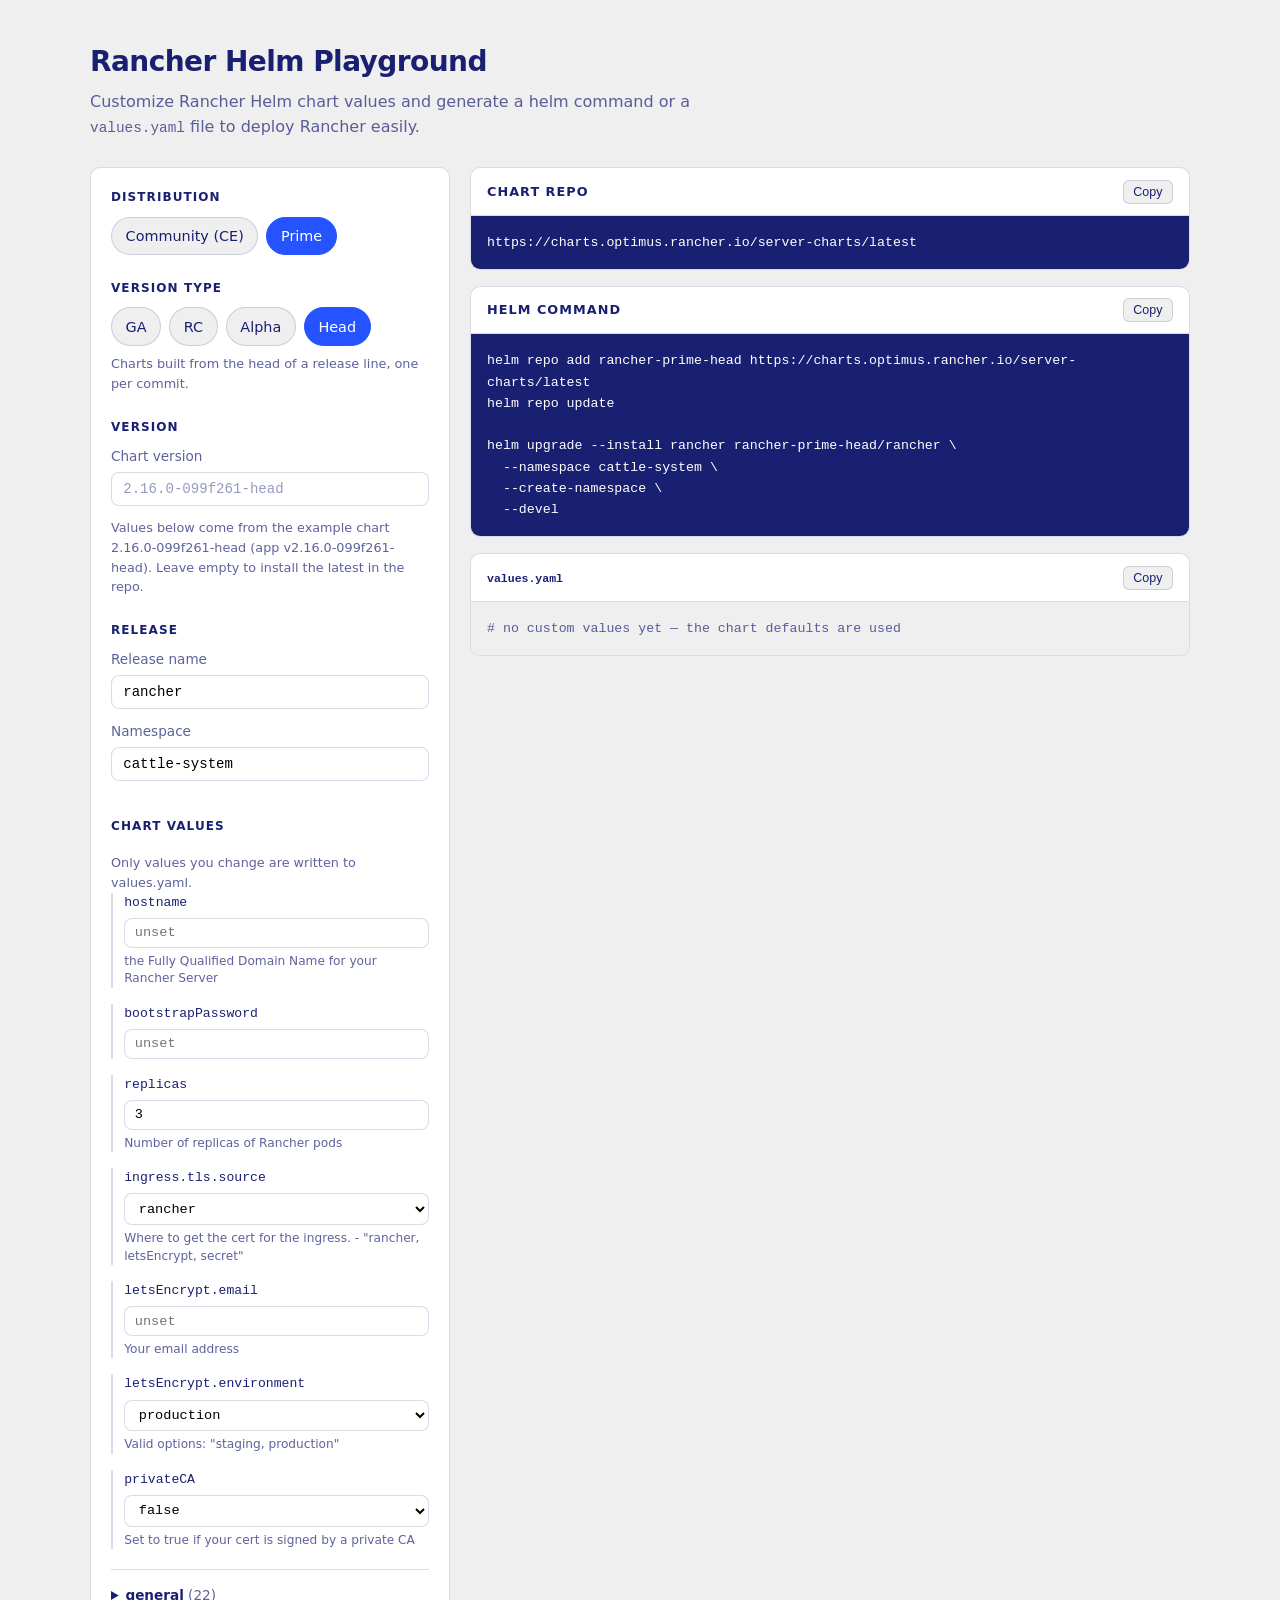
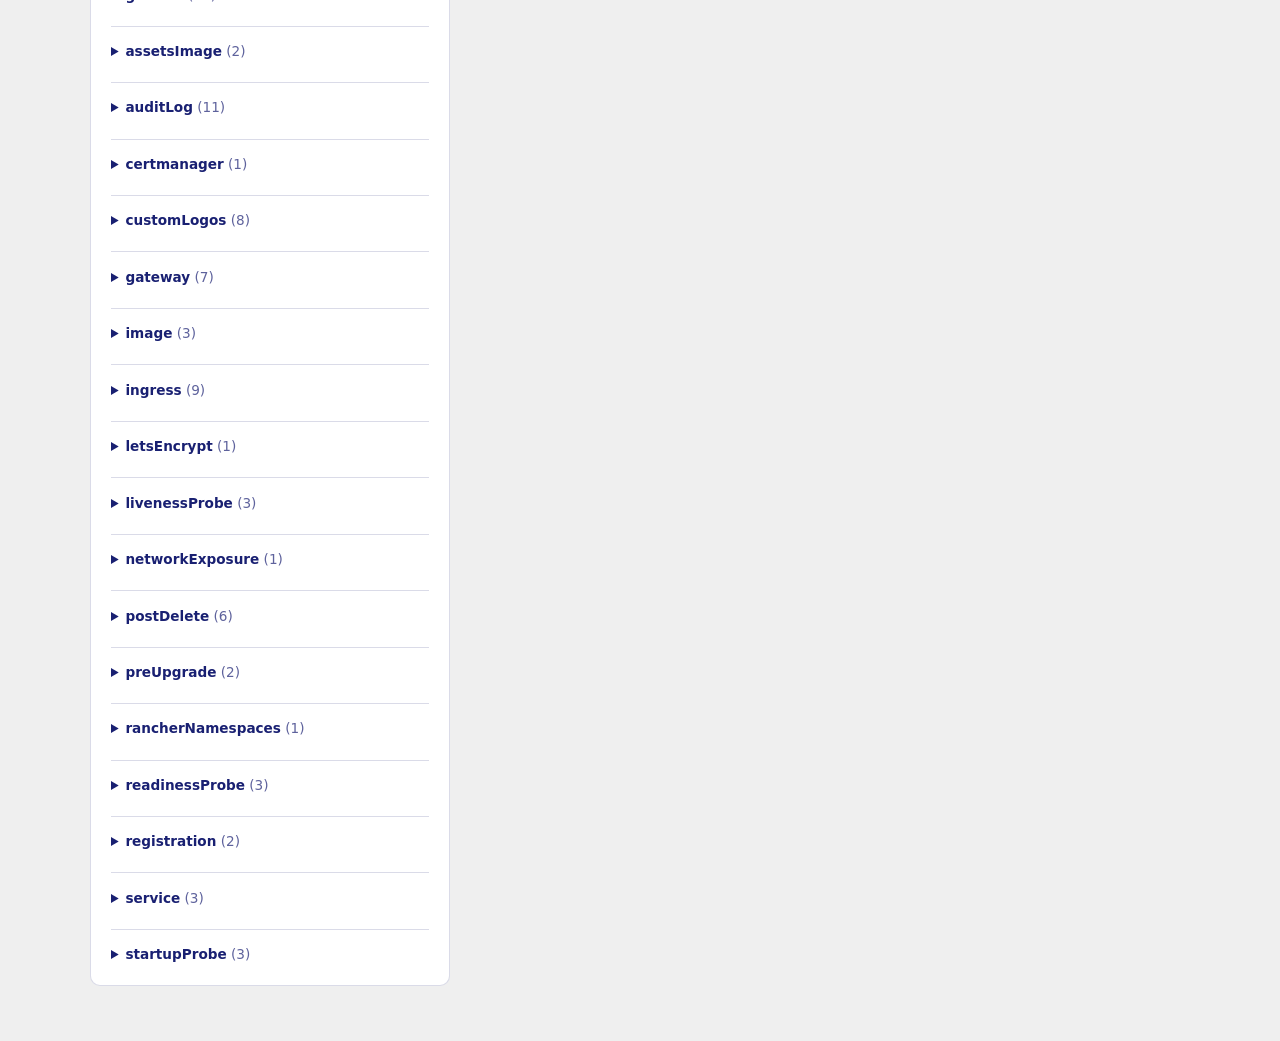
==== index.html @ 91514343 "initial commit" ====
<!doctype html>
<html lang="en">
  <head>
    <meta charset="utf-8" />
    <meta name="viewport" content="width=device-width, initial-scale=1" />
    <title>Rancher Helm Playground</title>
    <link rel="stylesheet" href="css/styles.css" />
  </head>
  <body>
    <header class="site-header">
      <h1>Rancher Helm Playground</h1>
      <p>
        Customize Rancher Helm chart values and generate a helm command or a
        <code>values.yaml</code> file to deploy Rancher easily.
      </p>
    </header>

    <main class="layout">
      <form id="config" class="panel" autocomplete="off">
        <fieldset>
          <legend>Distribution</legend>
          <div class="choices" id="distribution-choices"></div>
        </fieldset>

        <fieldset>
          <legend>Version type</legend>
          <div class="choices" id="version-type-choices"></div>
          <p class="hint" id="version-type-hint"></p>
        </fieldset>

        <fieldset>
          <legend>Version</legend>
          <label class="field">
            <span>Chart version</span>
            <input type="text" id="version" name="version" spellcheck="false" />
          </label>
          <p class="hint" id="chart-hint"></p>
        </fieldset>

        <fieldset>
          <legend>Release</legend>
          <label class="field">
            <span>Release name</span>
            <input type="text" id="release-name" name="release-name" value="rancher" spellcheck="false" />
          </label>
          <label class="field">
            <span>Namespace</span>
            <input type="text" id="namespace" name="namespace" value="cattle-system" spellcheck="false" />
          </label>
        </fieldset>

        <fieldset>
          <legend>
            Chart values
            <button type="button" id="reset-values" class="link-button" hidden>Reset</button>
          </legend>
          <p class="hint" id="values-summary"></p>
          <div class="fields" id="common-fields"></div>
          <div id="value-groups"></div>
        </fieldset>
      </form>

      <section class="panel output" aria-live="polite">
        <article class="card">
          <header class="card-header">
            <h2>Chart repo</h2>
            <button type="button" class="copy" data-copy-target="chart-repo">Copy</button>
          </header>
          <pre id="chart-repo" class="code"></pre>
        </article>

        <article class="card">
          <header class="card-header">
            <h2>Helm command</h2>
            <button type="button" class="copy" data-copy-target="helm-command">Copy</button>
          </header>
          <pre id="helm-command" class="code"></pre>
        </article>

        <article class="card">
          <header class="card-header">
            <h2><code>values.yaml</code></h2>
            <button type="button" class="copy" data-copy-target="values-yaml">Copy</button>
          </header>
          <pre id="values-yaml" class="code"></pre>
        </article>
      </section>
    </main>

    <script src="js/data.js"></script>
    <script src="js/charts.js"></script>
    <script src="js/app.js"></script>
  </body>
</html>
---- css/styles.css ----
:root {
  /* Brand palette */
  --midnight-blue: #192072;
  --waterhole-blue: #2453ff;
  --white: #ffffff;
  --fog: #efefef;
  --black: #000000;

  /* Roles */
  --bg: var(--fog);
  --surface: var(--white);
  --surface-sunken: var(--fog);
  --border: rgba(25, 32, 114, 0.16);
  --text: var(--black);
  --heading: var(--midnight-blue);
  --muted: rgba(25, 32, 114, 0.7);
  --accent: var(--waterhole-blue);
  --accent-soft: rgba(36, 83, 255, 0.1);
  --code-bg: var(--midnight-blue);
  --code-text: var(--white);
  --radius: 10px;
  --mono: ui-monospace, SFMono-Regular, "SF Mono", Menlo, Consolas, monospace;
}

* {
  box-sizing: border-box;
}

body {
  margin: 0;
  padding: 0 1.5rem 3rem;
  background: var(--bg);
  color: var(--text);
  font: 16px/1.55 system-ui, -apple-system, "Segoe UI", Roboto, sans-serif;
}

code {
  font-family: var(--mono);
  font-size: 0.9em;
}

.site-header {
  max-width: 1100px;
  margin: 0 auto;
  padding: 2.5rem 0 1.75rem;
}

.site-header h1 {
  margin: 0 0 0.4rem;
  font-size: 1.75rem;
  letter-spacing: -0.02em;
  color: var(--heading);
}

.site-header p {
  margin: 0;
  max-width: 62ch;
  color: var(--muted);
}

.layout {
  max-width: 1100px;
  margin: 0 auto;
  display: grid;
  gap: 1.25rem;
  grid-template-columns: minmax(280px, 360px) 1fr;
  align-items: start;
}

@media (max-width: 860px) {
  .layout {
    grid-template-columns: 1fr;
  }
}

.panel {
  background: var(--surface);
  border: 1px solid var(--border);
  border-radius: var(--radius);
  padding: 1.25rem;
}

.output {
  display: grid;
  gap: 1rem;
  background: none;
  border: none;
  padding: 0;
  position: sticky;
  top: 1rem;
}

@media (max-width: 860px) {
  .output {
    position: static;
  }
}

fieldset {
  border: none;
  margin: 0 0 1.5rem;
  padding: 0;
}

fieldset:last-of-type {
  margin-bottom: 0;
}

legend {
  padding: 0;
  margin-bottom: 0.6rem;
  font-size: 0.75rem;
  font-weight: 700;
  letter-spacing: 0.09em;
  text-transform: uppercase;
  color: var(--heading);
}

.choices {
  display: flex;
  flex-wrap: wrap;
  gap: 0.5rem;
}

.choice {
  position: relative;
}

.choice input {
  position: absolute;
  opacity: 0;
  width: 0;
  height: 0;
}

.choice span {
  display: block;
  padding: 0.45rem 0.85rem;
  border: 1px solid var(--border);
  border-radius: 999px;
  background: var(--surface-sunken);
  color: var(--midnight-blue);
  font-size: 0.9rem;
  cursor: pointer;
  user-select: none;
  transition: background 0.12s, border-color 0.12s, color 0.12s;
}

.choice input:checked + span {
  border-color: var(--accent);
  background: var(--accent);
  color: var(--white);
}

.choice input:focus-visible + span {
  outline: 2px solid var(--accent);
  outline-offset: 2px;
}

.choice input:disabled + span {
  opacity: 0.4;
  cursor: not-allowed;
}

.field {
  display: block;
  margin-bottom: 0.75rem;
}

.field span {
  display: block;
  margin-bottom: 0.3rem;
  font-size: 0.85rem;
  color: var(--muted);
}

.field input {
  width: 100%;
  padding: 0.5rem 0.7rem;
  border: 1px solid var(--border);
  border-radius: 8px;
  background: var(--surface);
  color: var(--text);
  font-family: var(--mono);
  font-size: 0.88rem;
}

.field input::placeholder {
  color: rgba(25, 32, 114, 0.45);
}

.field input:focus-visible {
  outline: 2px solid var(--accent);
  outline-offset: 1px;
  border-color: var(--accent);
}

.hint {
  margin: 0.5rem 0 0;
  font-size: 0.8rem;
  color: var(--muted);
}

.hint:empty {
  display: none;
}

/* Chart values form */

.fields {
  display: grid;
  gap: 1rem;
}

.value-field {
  display: grid;
  gap: 0.3rem;
  padding-left: 0.7rem;
  border-left: 2px solid var(--border);
}

.value-field[data-changed="true"] {
  border-left-color: var(--accent);
}

.value-label {
  font-family: var(--mono);
  font-size: 0.82rem;
  color: var(--heading);
  word-break: break-all;
}

.value-field[data-changed="true"] .value-label {
  font-weight: 700;
}

.value-field input,
.value-field select,
.value-field textarea {
  width: 100%;
  padding: 0.4rem 0.6rem;
  border: 1px solid var(--border);
  border-radius: 8px;
  background: var(--surface);
  color: var(--text);
  font-family: var(--mono);
  font-size: 0.85rem;
}

.value-field textarea {
  resize: vertical;
  line-height: 1.5;
}

.value-field input:focus-visible,
.value-field select:focus-visible,
.value-field textarea:focus-visible {
  outline: 2px solid var(--accent);
  outline-offset: 1px;
  border-color: var(--accent);
}

.value-help {
  margin: 0;
  font-size: 0.76rem;
  line-height: 1.45;
  color: var(--muted);
}

.value-help a {
  color: var(--accent);
}

.advanced {
  margin-top: 1.25rem;
  border-top: 1px solid var(--border);
  padding-top: 0.9rem;
}

.advanced summary {
  cursor: pointer;
  font-size: 0.85rem;
  font-weight: 600;
  color: var(--heading);
}

.advanced summary:focus-visible {
  outline: 2px solid var(--accent);
  outline-offset: 2px;
}

.advanced[open] summary {
  margin-bottom: 1rem;
}

.count {
  font-weight: 400;
  color: var(--muted);
}

.link-button {
  margin-left: 0.5rem;
  border: none;
  background: none;
  padding: 0;
  color: var(--accent);
  font-size: 0.72rem;
  font-weight: 700;
  letter-spacing: 0.06em;
  text-transform: uppercase;
  cursor: pointer;
}

.link-button:hover {
  text-decoration: underline;
}

.card {
  background: var(--surface);
  border: 1px solid var(--border);
  border-radius: var(--radius);
  overflow: hidden;
}

.card-header {
  display: flex;
  align-items: center;
  justify-content: space-between;
  gap: 1rem;
  padding: 0.7rem 1rem;
  border-bottom: 1px solid var(--border);
}

.card-header h2 {
  margin: 0;
  font-size: 0.8rem;
  font-weight: 700;
  letter-spacing: 0.08em;
  text-transform: uppercase;
  color: var(--heading);
}

.card-header h2 code {
  text-transform: none;
  letter-spacing: 0;
}

.copy {
  border: 1px solid var(--border);
  border-radius: 6px;
  background: var(--surface-sunken);
  color: var(--midnight-blue);
  padding: 0.25rem 0.6rem;
  font-size: 0.78rem;
  cursor: pointer;
}

.copy:hover {
  background: var(--accent);
  border-color: var(--accent);
  color: var(--white);
}

.copy[data-copied="true"] {
  background: var(--accent);
  border-color: var(--accent);
  color: var(--white);
}

.code {
  margin: 0;
  padding: 1rem;
  background: var(--code-bg);
  font-family: var(--mono);
  font-size: 0.83rem;
  line-height: 1.6;
  white-space: pre-wrap;
  word-break: break-word;
  color: var(--code-text);
}

.code.is-empty {
  background: var(--surface-sunken);
  color: var(--muted);
}
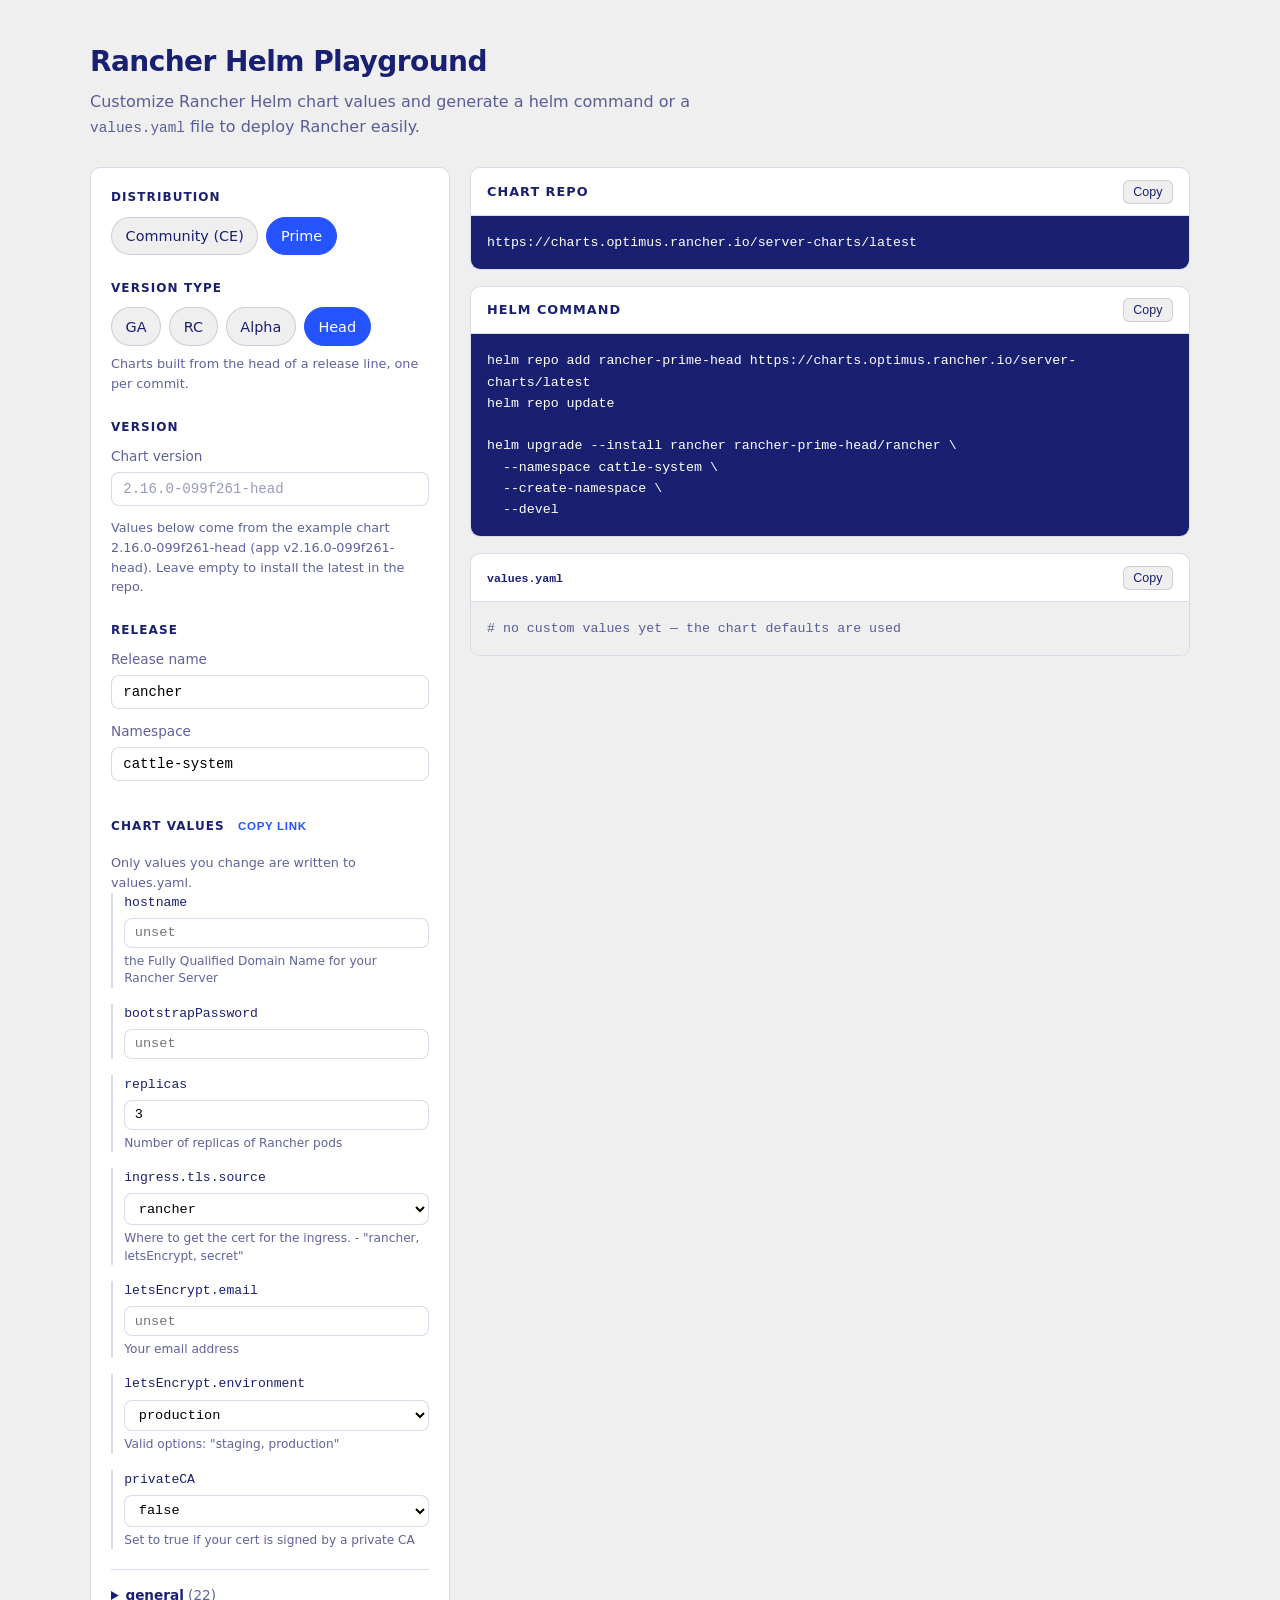
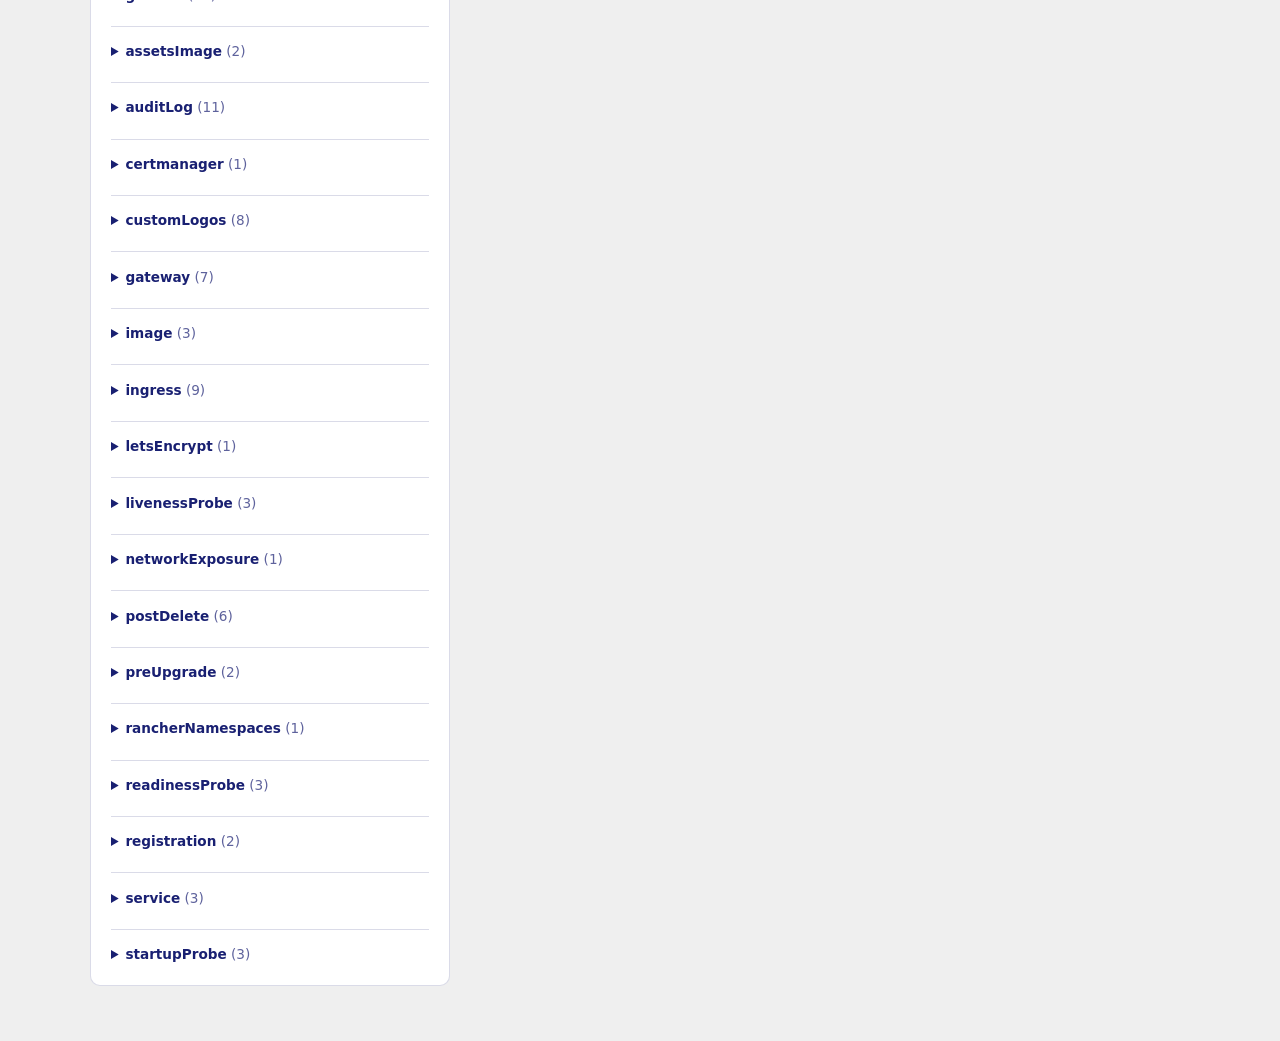
==== commit 90bbc82a: "save values to query params" ====
--- a/index.html
+++ b/index.html
@@ -52,6 +52,7 @@
         <fieldset>
           <legend>
             Chart values
+            <button type="button" id="copy-link" class="link-button">Copy link</button>
             <button type="button" id="reset-values" class="link-button" hidden>Reset</button>
           </legend>
           <p class="hint" id="values-summary"></p>
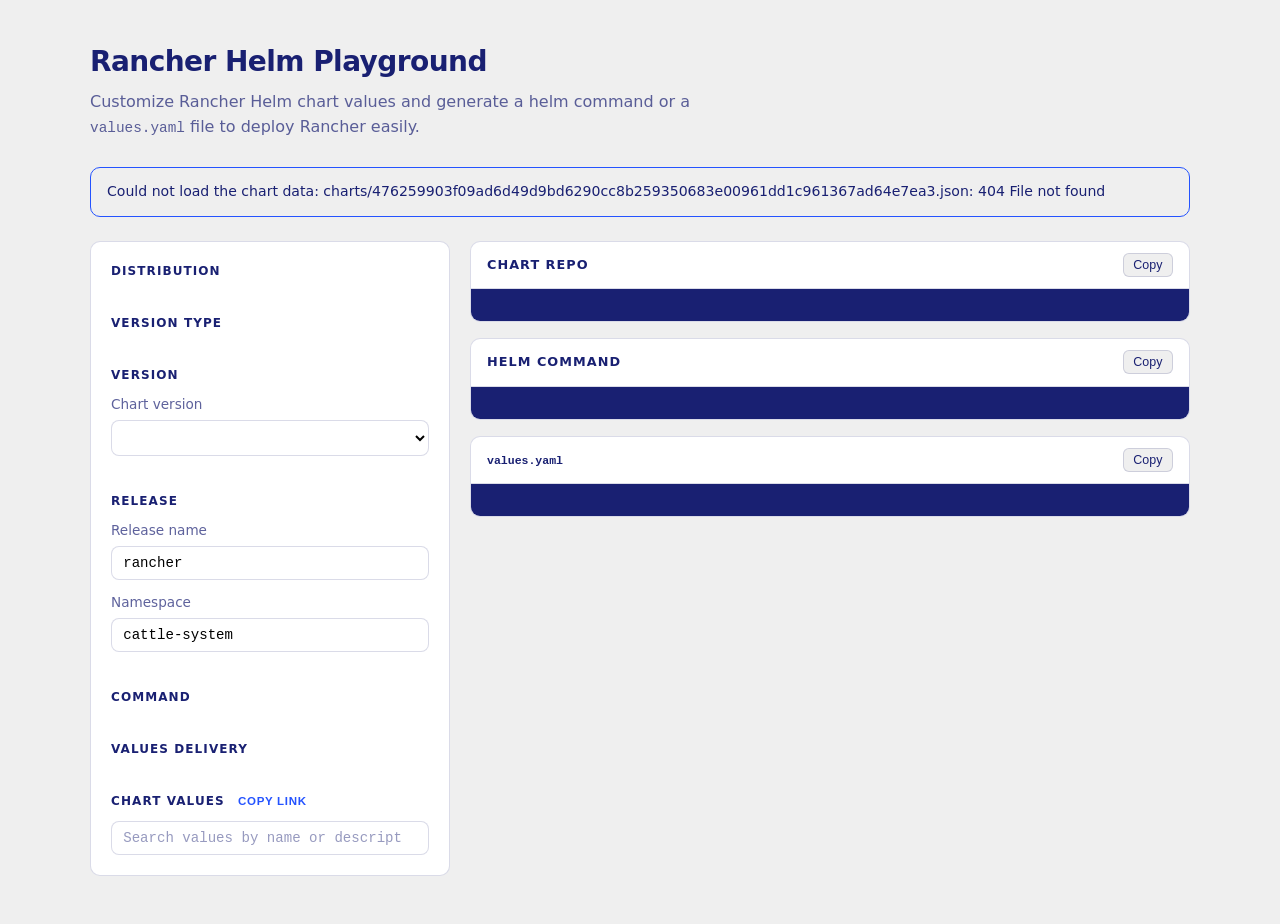
==== commit ad5e72e7: "add charts generator" ====
--- a/index.html
+++ b/index.html
@@ -14,6 +14,8 @@
         <code>values.yaml</code> file to deploy Rancher easily.
       </p>
     </header>
+
+    <p class="banner" id="banner" role="alert" hidden></p>
 
     <main class="layout">
       <form id="config" class="panel" autocomplete="off">
@@ -32,6 +34,10 @@
           <legend>Version</legend>
           <label class="field">
             <span>Chart version</span>
+            <select id="version-select" name="version-select"></select>
+          </label>
+          <label class="field" id="custom-version" hidden>
+            <span>Custom version</span>
             <input type="text" id="version" name="version" spellcheck="false" />
           </label>
           <p class="hint" id="chart-hint"></p>
@@ -50,11 +56,31 @@
         </fieldset>
 
         <fieldset>
+          <legend>Command</legend>
+          <div class="choices" id="action-choices"></div>
+          <p class="hint" id="action-hint"></p>
+        </fieldset>
+
+        <fieldset>
+          <legend>Values delivery</legend>
+          <div class="choices" id="values-mode-choices"></div>
+          <p class="hint" id="values-mode-hint"></p>
+        </fieldset>
+
+        <fieldset>
           <legend>
             Chart values
             <button type="button" id="copy-link" class="link-button">Copy link</button>
             <button type="button" id="reset-values" class="link-button" hidden>Reset</button>
           </legend>
+          <input
+            type="search"
+            id="values-search"
+            class="values-search"
+            placeholder="Search values by name or description"
+            aria-label="Search values"
+            spellcheck="false"
+          />
           <p class="hint" id="values-summary"></p>
           <div class="fields" id="common-fields"></div>
           <div id="value-groups"></div>
@@ -88,8 +114,6 @@
       </section>
     </main>
 
-    <script src="js/data.js"></script>
-    <script src="js/charts.js"></script>
     <script src="js/app.js"></script>
   </body>
 </html>
--- a/css/styles.css
+++ b/css/styles.css
@@ -174,7 +174,8 @@
   color: var(--muted);
 }
 
-.field input {
+.field input,
+.field select {
   width: 100%;
   padding: 0.5rem 0.7rem;
   border: 1px solid var(--border);
@@ -189,10 +190,15 @@
   color: rgba(25, 32, 114, 0.45);
 }
 
-.field input:focus-visible {
+.field input:focus-visible,
+.field select:focus-visible {
   outline: 2px solid var(--accent);
   outline-offset: 1px;
   border-color: var(--accent);
+}
+
+.field[hidden] {
+  display: none;
 }
 
 .hint {
@@ -206,6 +212,27 @@
 }
 
 /* Chart values form */
+
+.values-search {
+  width: 100%;
+  padding: 0.5rem 0.7rem;
+  border: 1px solid var(--border);
+  border-radius: 8px;
+  background: var(--surface);
+  color: var(--text);
+  font-family: var(--mono);
+  font-size: 0.88rem;
+}
+
+.values-search::placeholder {
+  color: rgba(25, 32, 114, 0.45);
+}
+
+.values-search:focus-visible {
+  outline: 2px solid var(--accent);
+  outline-offset: 1px;
+  border-color: var(--accent);
+}
 
 .fields {
   display: grid;
@@ -383,3 +410,21 @@
   background: var(--surface-sunken);
   color: var(--muted);
 }
+
+/* Loading the generated chart data */
+
+.banner {
+  margin: 0 auto 1.5rem;
+  max-width: 1100px;
+  padding: 0.8rem 1rem;
+  border: 1px solid var(--accent);
+  border-radius: 10px;
+  background: var(--surface-sunken);
+  color: var(--heading);
+  font-size: 0.88rem;
+}
+
+body[data-busy] .layout {
+  opacity: 0.6;
+  transition: opacity 120ms linear;
+}
